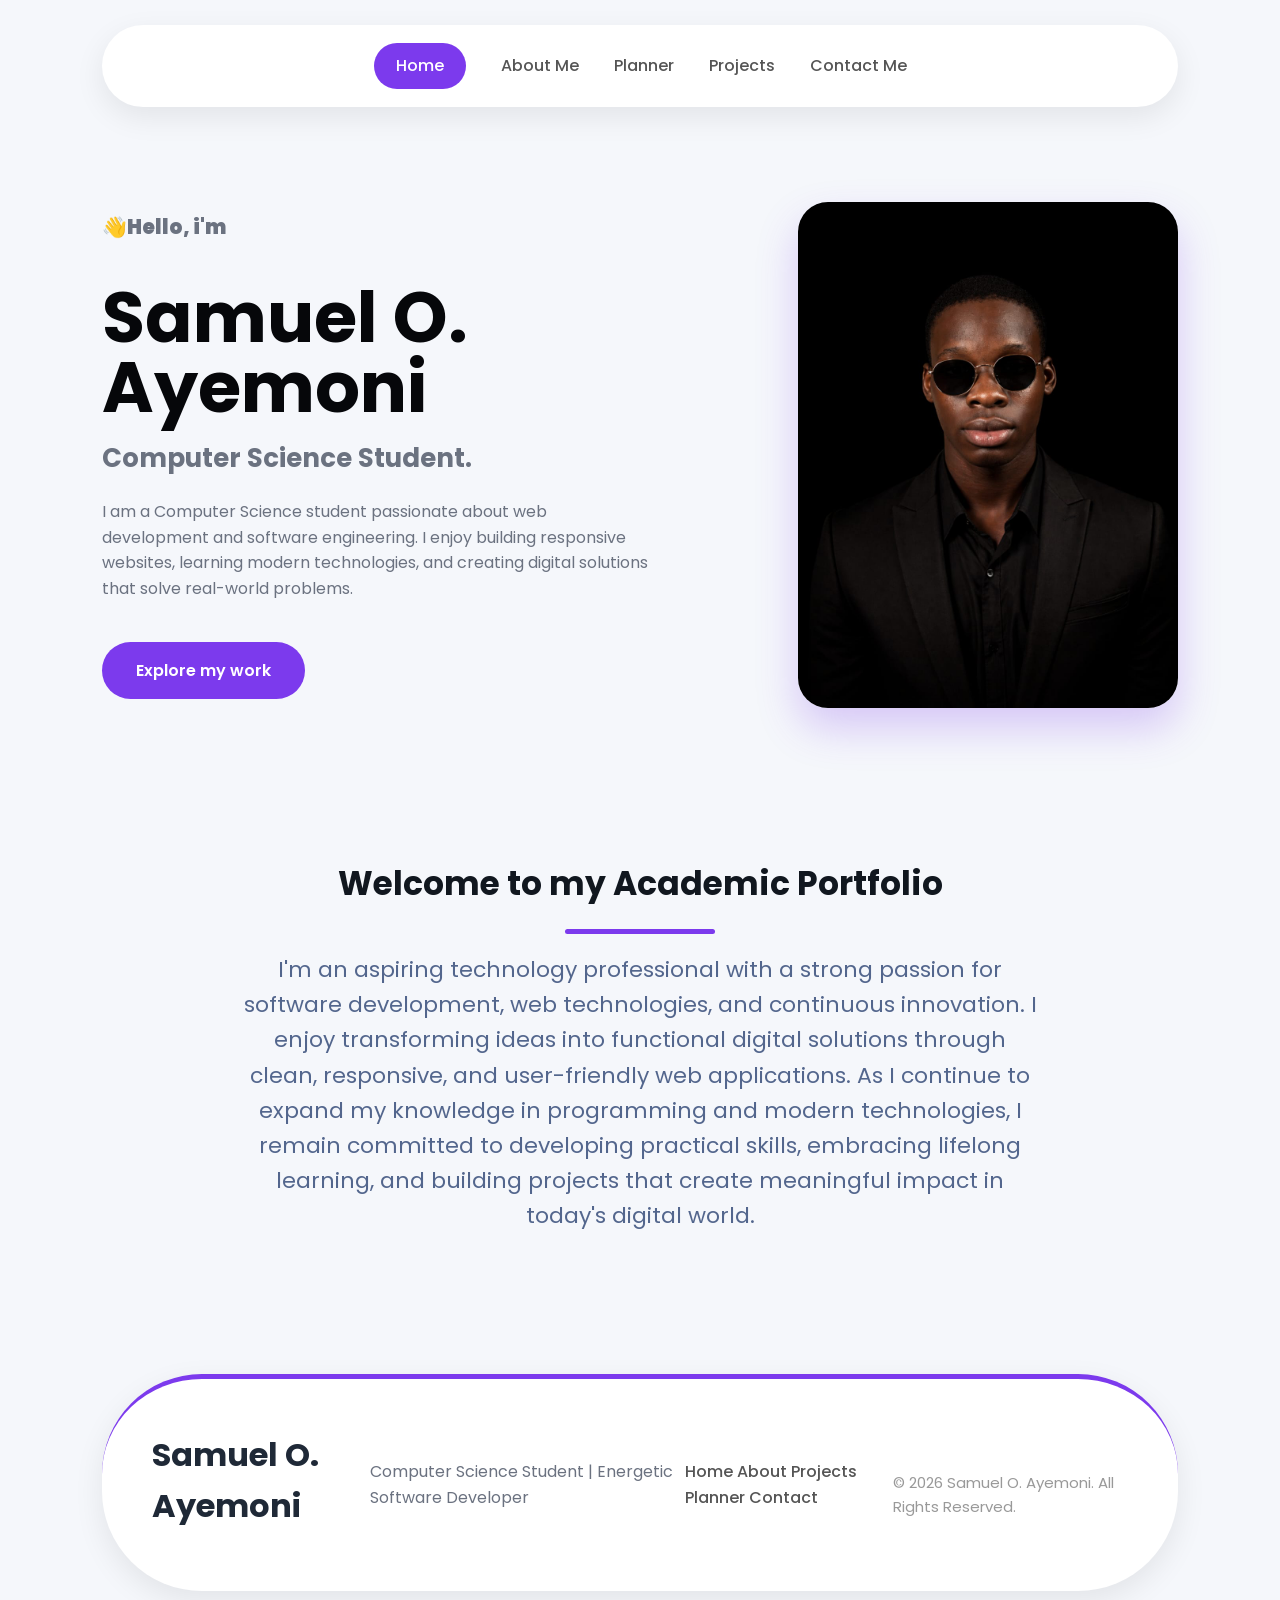
==== index.html @ 0339e7d6 "Initial portfolio" ====
<!DOCTYPE html>
<html lang="en">
<head>
    <meta charset="UTF-8">
    <meta name="viewport" content="width=device-width, initial-scale=1.0">
    <title>portfolio -v2</title><link rel="preconnect" href="https://fonts.googleapis.com">
    <link rel="preconnect" href="https://fonts.gstatic.com" crossorigin>
    <link href="https://fonts.googleapis.com/css2?family=Poppins:wght@300;400;500;600;700&display=swap" rel="stylesheet">
     <link rel="stylesheet" href="style -v2.css">

</head>
<body>
    <header>
        <nav>
            <a href="index.html" class="minus">Home</a>
            <a href="about.html">About Me</a>
            <a href="planner.html">Planner</a>
            <a href="projects.html">Projects</a>
            <a href="contact.html">Contact Me</a>
        </nav>
    </header>
<main>
            <section class="hero">
                <div class="hero-text">
                    <p class="greeting">👋Hello, i'm</p>
                    <h1>Samuel O. <br>Ayemoni</h1>
                    <h3>Computer Science Student.</h3>
                    <p>
                       I am a Computer Science student passionate about web development and software engineering. I enjoy building responsive websites, learning modern technologies, and creating digital solutions that solve real-world problems.
                    </p>
                    <a href="calculator/calculator.html"></a>
                    <a href="project.html" class="btn">Explore my work</a>
                </div>

                <div class="hero-img">
                    <img src="love.jpg.jpeg" alt="Timeless">
                </div>
            </section>
            <section class="Welcome">
                <div>
                  <h2>Welcome to my Academic Portfolio</h2>
                  <p>
                   I'm an aspiring technology professional with a strong passion for software development, web technologies, and continuous innovation. I enjoy transforming ideas into functional digital solutions through clean, responsive, and user-friendly web applications. As I continue to expand my knowledge in programming and modern technologies, I remain committed to developing practical skills, embracing lifelong learning, and building projects that create meaningful impact in today's digital world.
                  </p>
                </div>
            </section>
            
</main>
        <footer>
                <h2>Samuel O. Ayemoni</h2>
                <p>Computer Science Student | Energetic Software Developer</p>
                <div class="footer-links">
                    <a href="index.html">Home</a>
                    <a href="about.html">About</a>
                    <a href="projects.html">Projects</a>
                    <a href="planner.html">Planner</a>
                    <a href="contact.html">Contact</a>
                </div>
                <p class="copyright">
                     © 2026 Samuel O. Ayemoni. All Rights Reserved.
            </p>
        </footer>
</body>
</html>
---- style -v2.css ----
*{
    margin: 0;
    padding: 0;
    box-sizing: border-box;
}

body{
    background: #F5F7FB;
    color: #1F2937;
    font-family: "Poppins", Arial, sans-serif;
    line-height: 1.6;
}

img{
    display: block;
    max-width: 100%;
}

a{
    text-decoration: none;
    color: inherit;
}

section{
    padding: 90px 8%;
}
header{
    width: 100%;
    padding: 25px 8%;
}
nav{
    background: white;
    border-radius: 50px;
    padding: 18px 35px;
    display: flex;
    justify-content: center;
    align-items: center;
    gap: 35px;
    box-shadow: 0 10px 30px rgba(0, 0, 0, .08);
}
nav a{
    color:#555;
    font-weight: 500;
    transition: .3s;
}
nav a:hover{
    color: #7c3aed;
}
.minus{
    background:#7C3AED;
    color:white;
    padding:10px 22px;
    border-radius:25px;
}
.hero{
    display: flex;
    justify-content: space-between;
    align-items: center;
    gap: 80px;
    padding: 70px 8%;
}
.greeting{
    color: #7C3AED;
    font-size: 20px;
    font-weight: 600;
    margin-bottom: 10px;
}
.hero-text h1{
    font-size: 70px;
    line-height: 1.0;
    color: #06070a;
    margin-bottom: 15px;
}
.hero-text h3{
    font-size:26px;
    color:#6B7280;
    margin-bottom:20px;
}
.hero-text p{
    color:#6B7280;
    max-width:550px;
    margin-bottom:40px;
}
.btn{
    display:inline-block;
    background:#7C3AED;
    color:white;
    padding:16px 34px;
    border-radius:50px;
    font-weight:600;
    transition:.3s;
}
.btn:hover{
    background:#6D28D9;
    transform:translateY(-4px);
}
.hero-img img{
    width:380px;
    border-radius:30px;
    box-shadow:0 20px 40px rgba(124,58,237,.25);
    transition:.3s;
}
.hero-img img:hover{
    transform:scale(1.03);
}
.greeting{
color:#7C3AED;
font-weight:900;
}
.Welcome{
    text-align: center;
    font-size: 22px;
    color: #11171f;
    margin-bottom: 25px;
}
.Welcome p{
    max-width: 800px;
    margin: auto;
    color: #53668d;
}
.Welcome h2::after{
    content:"";
    display:block;
    width:150px;
    height:5px;
    background:#7C3AED;
    margin:18px auto;
    border-radius:50px;
}
footer{
    background: white;
    border-radius: 100px;
    padding: 50px;
    display: flex;
    align-items: center;
    box-shadow: 0 10px 30px rgba(0, 0, 0, .08);
    margin: 60px 8% 30px;
}
footer h2{
    font-size: 32px;
    color: #1F2937;
    margin-bottom: 10px;
}
footer p{
    color: #6B7280;
}
footer-links{
    display: flex;
    justify-content: center;
    gap: 30px;
    margin: 30px 0;
    flex-wrap: wrap;
}
.footer-links a{
    color: #555;
    font-weight: 500;
    transition: .3s;
}
.footer-links a:hover{
    color: #7C3AED;
}
.copyright{
    margin-top: 20px;
    font-size: 15px;
    color: #999;
}
footer{
    border-top: 5px solid #7C3AED;
}
.about{
    text-align: center;
}
.about h1{
    font-size: 48px;
    color: #1F2937;
    margin-bottom: 25px;
}
.about p{
    max-width: 850px;
    margin: 20px auto;
    color: #6B7280;
    line-height: 1.5;
}
.about h2{
    margin-top: 20px;
    margin-bottom: 10px;
    color: #1F2937;
}
.about-cards{
    display:flex;
    gap:30px;
    margin-top:60px;
    justify-content:center;
    flex-wrap:wrap;
}
.about-card{
    background:white;
    padding:35px;
    border-radius:20px;
    box-shadow:0 10px 25px rgba(0,0,0,.08);
    flex:1;
    min-width:320px;
    transition:.3s;
    margin-bottom: 20px;
}
.about-card h2{
    color:#1F2937;
    margin-bottom:20px;
}
.about-card p{
    color:#6B7280;
    line-height:1.8;
}
.about-card:hover{
    transform:translateY(-8px);
    box-shadow:0 20px 40px rgba(0,0,0,.12);
}
.skills{
    padding: 60px 8%;
}
.skills-container{
    display: flex;
    justify-content: center;
    gap: 45px;
    flex-wrap: wrap;
    margin-top: 40px;
    margin-bottom: 20px;
}
.skill-box{
    background: white;
    padding: 25px 40px;
    border-radius: 18px;
    box-shadow: 0 10px 25px rgba(0, 0, 0, .08);
    font-weight: 600;
    transition: .3s;
}
.skill-box:hover{
    transform: translateY(-10px);
    background: #7C3AED;
    color: white;
}
.skills h2{
    font-size: 40px;
    color: #1F2937;
    margin-bottom: 20px;
}
.skills h2::after{
    content:"";
    display:block;
    width:150px;
    height:5px;
    background:#7C3AED;
    margin:15px auto;
    border-radius:50px;
}
.hobbies{
    padding-top: 30px;
    text-align: center;
}
.hobbies-container{
    justify-content:center;
    gap: 35px;
    flex-wrap: wrap;
    margin-top: 40px;
    display: flex;
    text-align: center;
}
.hobby-box{
    background: white;
    padding: 25px 40px;
    border-radius: 18px;
    box-shadow: 0 10px 25px rgba(0, 0, 0, .08);
    font-weight: 600;
    transition: .3s;
}
.hobby-box:hover{
    transform: translateY(-10px);
    background: #7C3AED;
    color: white;
}
.hobbies h2{
    font-size: 40px;
    color: #1F2937;
    margin-bottom: 20px;
}
.hobbies h2::after{
    display: block;
    width: 150px;
    height: 5px;
    background: #7C3AED;
    margin: 15px auto;
    border-radius: 50px;
    content:"";
}
.academic-record{
    width: 90%;
    max-width: 900px;
    margin: 50px auto;
}

.academic-record h2{
    text-align: center;
    margin-bottom: 20px;
    color: #1F2937;
}

table{
    width: 100%;
    border-collapse: collapse;
    background: white;
    border-radius: 15px;
    overflow: hidden;
    box-shadow: 0 10px 20px rgba(0,0,0,.08);
}

th{
    background: #6D28D9;
    color: white;
    padding: 15px;
}

td{
    padding: 15px;
    text-align: center;
    border-bottom: 1px solid #ddd;
}

tr:hover{
    background: #F3F4F6;
}
.intro-video{
    width: 90%;
    max-width: 700px;
    margin: 50px auto;
    text-align: center;
}

.intro-video video{
    width: 100%;
    border-radius: 20px;
    box-shadow: 0 10px 20px rgba(0,0,0,.15);
}
section{
    padding: 80px 8%;
}
.planner-intro{
    text-align: center;
}

.planner-intro h1{
    text-align: center;
    font-size: 48px;
    color: #1F2937;
    margin-bottom:25px ;
}
.planner-intro p{
    background: #6D28D9;
    color: white;
    border-radius: 50px;
    padding: 20px;
}
.planner-form{
    display: flex;
    flex-direction: column;
    background: white;
    margin: 10px auto;
    width: 500px;
    border-radius: 50px;
    box-shadow: 0 20px 20px rgba(0, 0, 0, 0.08);
    align-items: center;
}
.planner-card{
    text-align: center;
    margin-top: 1px;
    
}
.planner-tasks{
    background:#6D28D9;
    color: white;
    font-size: 20px;
    margin: 20px auto;
    
    padding: 20px;
    border-radius: 40px;
    width: 300px;
    display: block;
    margin-bottom: 10px;
}
.planner-tasks label{
    display: block;
    margin-bottom: 8px;
    font-weight:600 ;
}
input,
select{
    width: 200px;
    padding: 12px;
    border-radius: 20px;
    font-size: 16px;
    border: #F5F7FB;
}
.task-list{
    display: flex;
    flex-direction: column;
    justify-content: center;
    background:#F5F7FB;
    border-radius: 10px;
    width: 300px;
    min-height: 300px;
    margin-top: 20px;
    box-shadow: 0 20px 20px rgba(0, 0, 0, 0.08);
    align-items: center;
    padding: 15px;
}
.task-list p{
    
}
.task-list h2{
    font-size: 30px;
}
button{
    padding: 10px;
    background:#6D28D9;
    color: #F5F7FB;
    border-radius: 20px;
    cursor: pointer;
    width: 150px;
    font-size: 20px;
    transition: .3s;
    border: #7C3AED;
}
.complete,
.delete{
    flex: 1;
    padding: 10px;
    border: none;
    border-radius: 10px;
    cursor: pointer;
    color: white;
    font-size: 16px;
}

.complete{
    background: #22c55e;
}

.complete:hover{
    background: #16a34a;
}

.delete{
    background: #ef4444;
}

.delete:hover{
    background: #dc2626;
}

.task-buttons{
    display: flex;
    gap: 10px;
    margin-top: 15px;
}
button:hover{
    background: #F5F7FB;
    transform: translateY(-6px);
    color: #7C3AED;
}
.projects-intro h1{
    text-align: center;
}
.projects-intro {
    font-size: 20px;
    color: #1F2937;
    margin-bottom: 25px;
}
.projects-intro p{
    max-width: 850px;
    margin: 30px auto;
    color: white;
    line-height: 1.5;
    background: #6D28D9;
    border-radius: 50px;
    padding: 30px;
    margin-bottom: -20px;

}
.projects-container{
    display: flex;
    justify-content: center;
    gap: 45px;
    flex-wrap: wrap;
    margin-top: 40px;
    margin-bottom: 20px;
}
.projects-card{
    display: flex;
    flex-direction: column;
    justify-content: center;
    background:#6D28D9;
    padding: 15px 40px;
    border-radius: 18px;
    box-shadow: 0 10px 25px rgba(0, 0, 0, .08);
    font-weight: 600;
    transition: .3s;
    color: white;
    margin-bottom: 20px;
}
.projects-card h2{
    font-size: 30px;
}
.projects-card p{
    margin-bottom: 10px;
}
.projects-card a{
    background: white;
    color: rgb(0, 0, 0);
    padding: 7px;
    border-radius: 50px;
    margin-top: 1px;
    margin-bottom: 10px;
    transition: .3s;
    width: 150px;
    text-align: center;
}
.projects-card a:hover{
    background: #000000;
    color: white;
    width: 150px;
}
.contact-intro{
    text-align: center;
}
.contact-intro h1{
    text-align: center;
    font-size: 48px;
    color: #1F2937;
    margin-bottom:25px ;
}
.contact-intro p{
    background: #6D28D9;
    color: white;
    border-radius: 50px;
    padding: 20px;
    margin: 50px;
}
.contact-form{
    display: flex;
    flex-direction: column;
    justify-content: center;
    align-items: center;
    background: white;
    margin: 10px auto;
    width: 500px;
    border-radius: 50px;
    box-shadow: 0 20px 20px rgba(0, 0, 0, 0.08);
}

.contact-real{
    background:#6D28D9;
    color: white;
    font-size: 15px;
    margin: 10px auto;
    padding: 20px;
    border-radius: 40px;
    width: 400px;
    display: flex;
    flex-direction: column;
    justify-content: center;
    margin-bottom: 10px;
}
.form-group{
    display: flex;
    align-items: flex-start;
    margin-bottom: 50px;
    height: 60px;
}

.form-group label{
    width: 120;
    font-weight: 600;
    text-align: left;
    flex-shrink: 0;
}

.form-group input,
.form-group textarea{
    flex: 1;
    padding: 12px;
    border-radius: 30px;
    border: none;
    font-size: 16px;
    border-radius: 40px;
    padding: 12px;
    resize: none;
    width: 10px;
}
.contact-real button{
    background: white;
    color: #6D28D9;
    border: none;
    padding: 10px;
    border-radius: 50px;
    font-size: 18px;
    font-weight: 600;
    cursor: pointer;
    transition: .3s;
    margin-top: 29px;
    margin-bottom: 20px;
}
.contact-real button:hover{
    background: #1F2937;
    color: white;
    transform: translateY(-3px);
}
.contact-real textarea{
    border-radius: 20px;
    padding: 12px;
    border: none;
    resize: none;
    outline: none;
}
input:focus,
textarea:focus,
select:focus {
    outline: none;
    border: 2px solid #7C3AED;
    box-shadow: 0 0 8px rgba(124, 58, 237, 0.3);
}
@media (max-width:768px){

    nav{
        flex-direction: column;
        gap: 15px;
    }

    .contact-form,
    .planner-card,
    .calculator{
        width:90%;
    }

    table{
        font-size:14px;
    }

    .form-group{
        flex-direction:column;
        align-items:flex-start;
    }

    .form-group label{
        width:100%;
        margin-bottom:8px;
    }

}
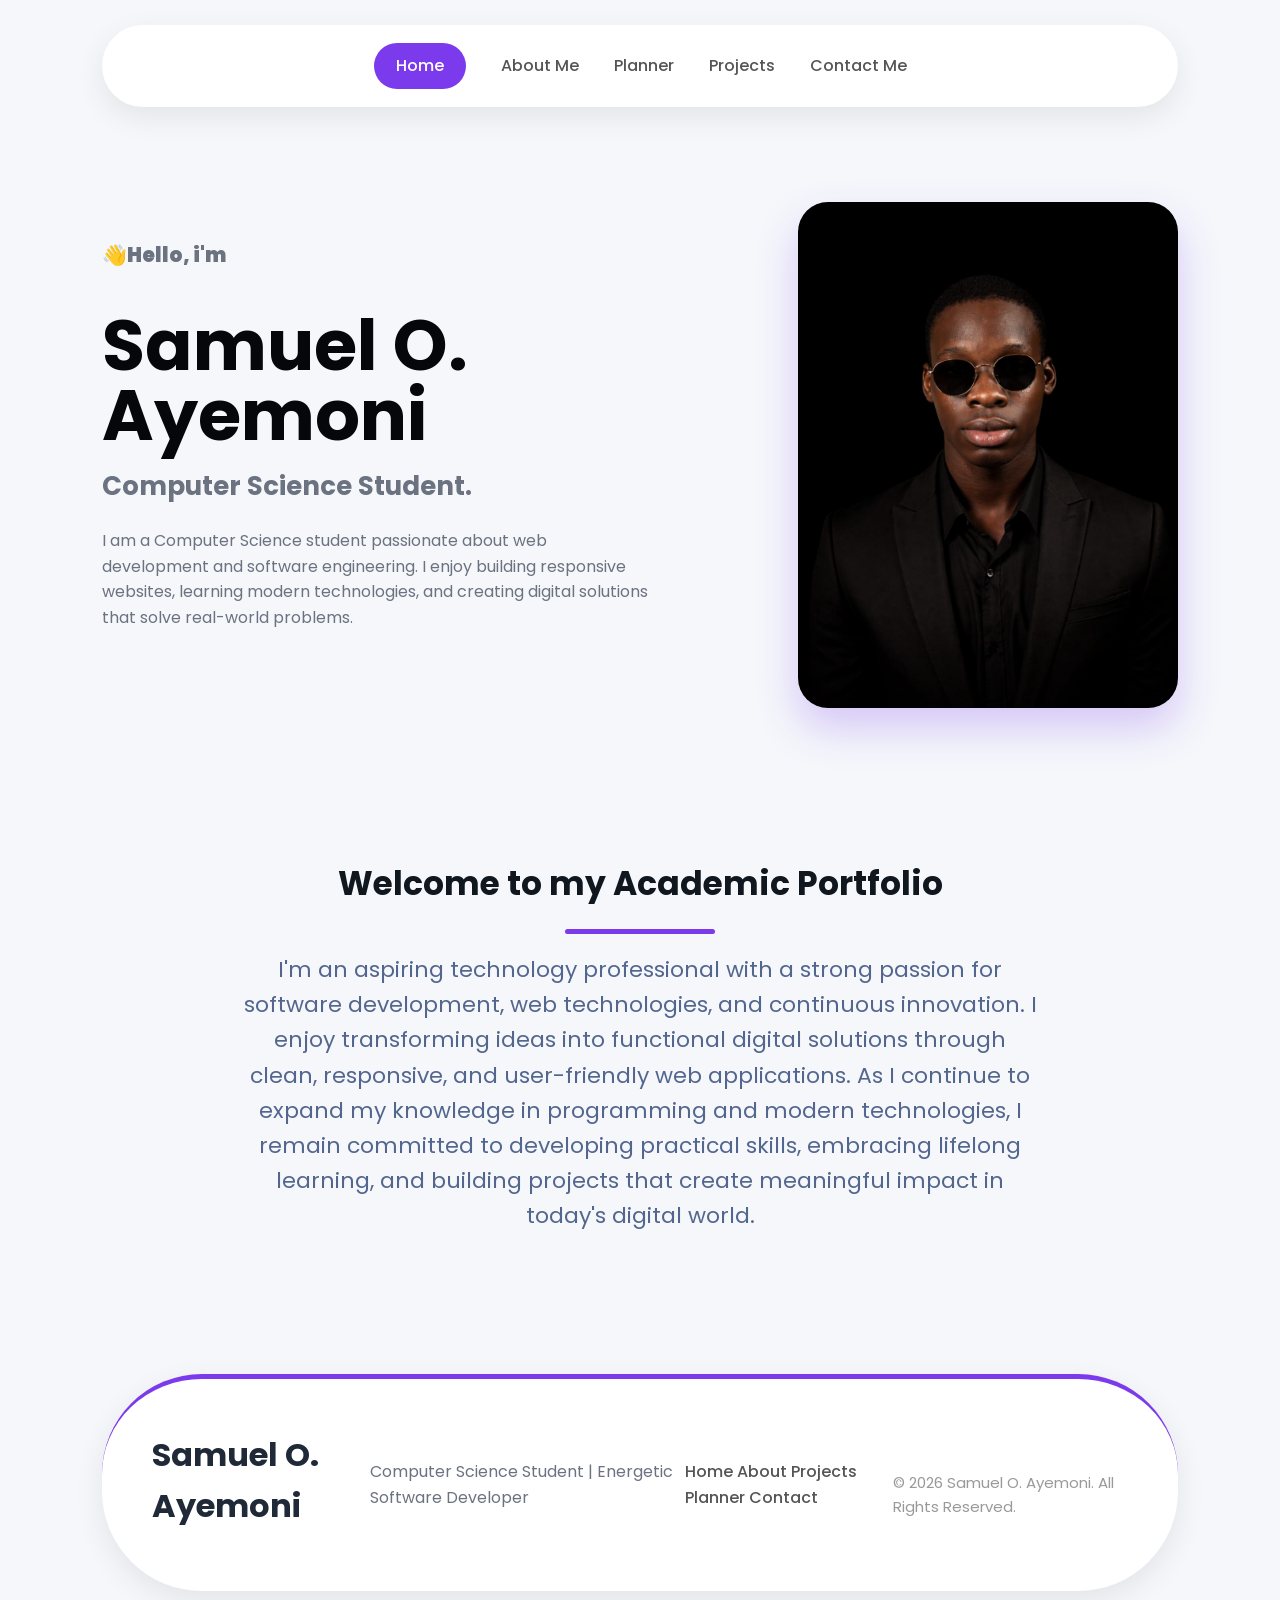
==== commit 96624170: "Removed Explore button from homepage" ====
--- a/index.html
+++ b/index.html
@@ -29,7 +29,6 @@
                        I am a Computer Science student passionate about web development and software engineering. I enjoy building responsive websites, learning modern technologies, and creating digital solutions that solve real-world problems.
                     </p>
                     <a href="calculator/calculator.html"></a>
-                    <a href="project.html" class="btn">Explore my work</a>
                 </div>
 
                 <div class="hero-img">
--- a/style -v2.css
+++ b/style -v2.css
@@ -411,9 +411,6 @@
     box-shadow: 0 20px 20px rgba(0, 0, 0, 0.08);
     align-items: center;
     padding: 15px;
-}
-.task-list p{
-    
 }
 .task-list h2{
     font-size: 30px;
